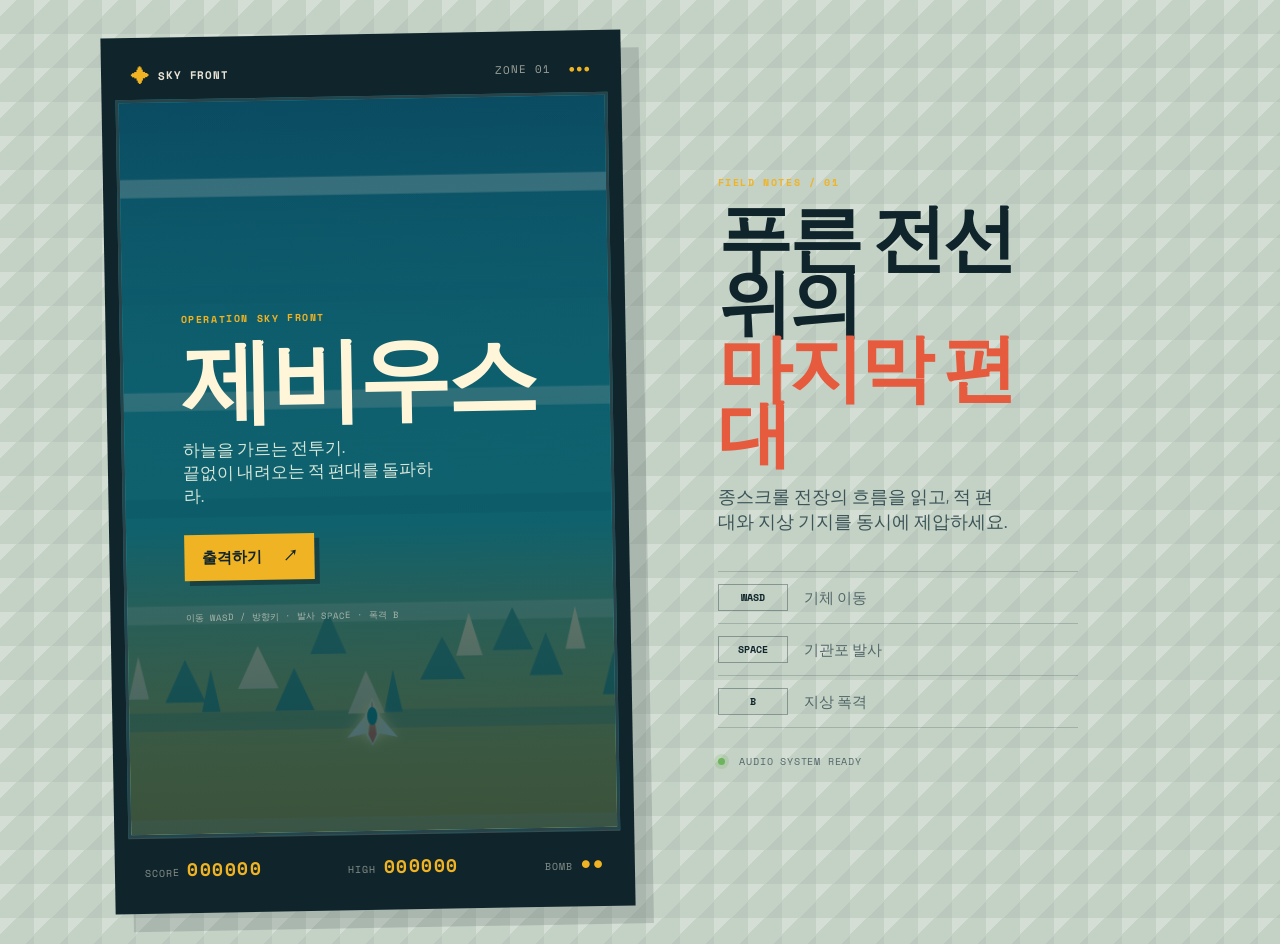
==== Game01/index.html @ 6fb2e639 "게임만들기 추가" ====
<!DOCTYPE html>
<html lang="ko">
<head>
  <meta charset="UTF-8">
  <meta name="viewport" content="width=device-width, initial-scale=1.0">
  <title>제비우스: SKY FRONT</title>
  <link rel="stylesheet" href="style.css">
</head>
<body>
  <main class="game-shell">
    <section class="cabinet" aria-label="제비우스 슈팅게임">
      <header class="topbar">
        <div class="brand"><span class="brand-mark">✦</span><span>SKY FRONT</span></div>
        <div class="status"><span>ZONE 01</span><span id="lifeStatus">●●●</span></div>
      </header>
      <div class="screen-wrap">
        <canvas id="gameCanvas" width="480" height="720" aria-label="게임 화면"></canvas>
        <div id="startPanel" class="overlay">
          <p class="eyebrow">OPERATION SKY FRONT</p>
          <h1>제비우스</h1>
          <p class="lead">하늘을 가르는 전투기.<br>끝없이 내려오는 적 편대를 돌파하라.</p>
          <button id="startButton" class="primary-button">출격하기 <span>↗</span></button>
          <p class="controls">이동 WASD / 방향키 · 발사 SPACE · 폭격 B</p>
        </div>
        <div id="gameOverPanel" class="overlay hidden">
          <p class="eyebrow">MISSION REPORT</p>
          <h2>전투 종료</h2>
          <p class="final-score">SCORE <strong id="finalScore">000000</strong></p>
          <button id="restartButton" class="primary-button">다시 출격 <span>↗</span></button>
        </div>
      </div>
      <footer class="bottombar">
        <div><span class="label">SCORE</span><strong id="score">000000</strong></div>
        <div><span class="label">HIGH</span><strong id="highScore">000000</strong></div>
        <div><span class="label">BOMB</span><strong id="bombs">●●</strong></div>
      </footer>
    </section>
    <aside class="briefing">
      <p class="eyebrow">FIELD NOTES / 01</p>
      <h2>푸른 전선 위의<br><em>마지막 편대</em></h2>
      <p>종스크롤 전장의 흐름을 읽고, 적 편대와 지상 기지를 동시에 제압하세요.</p>
      <div class="key-list">
        <div><kbd>WASD</kbd><span>기체 이동</span></div>
        <div><kbd>SPACE</kbd><span>기관포 발사</span></div>
        <div><kbd>B</kbd><span>지상 폭격</span></div>
      </div>
      <div class="signal"><span></span> AUDIO SYSTEM READY</div>
    </aside>
  </main>
  <script src="game.js"></script>
</body>
</html>
---- Game01/style.css ----
@import url('https://fonts.googleapis.com/css2?family=Barlow+Condensed:wght@500;600;700;800&family=Space+Mono:wght@400;700&display=swap');

:root {
  --ink: #10252b;
  --paper: #e8e3d5;
  --yellow: #f0b323;
  --coral: #e65a3d;
  --teal: #087f82;
  --line: rgba(16, 37, 43, .18);
}

* { box-sizing: border-box; }
html, body { margin: 0; min-height: 100%; }
body {
  background: #c4d1c5;
  color: var(--ink);
  font-family: 'Barlow Condensed', sans-serif;
  background-image: linear-gradient(135deg, rgba(255,255,255,.28) 25%, transparent 25%), linear-gradient(315deg, rgba(16,37,43,.05) 25%, transparent 25%);
  background-size: 34px 34px;
}

.game-shell { width: min(1120px, 100%); min-height: 100vh; margin: auto; padding: 34px 28px; display: grid; grid-template-columns: minmax(420px, 520px) minmax(240px, 1fr); gap: clamp(30px, 7vw, 100px); align-items: center; }
.cabinet { width: 100%; max-width: 520px; padding: 14px; background: var(--ink); box-shadow: 18px 18px 0 rgba(16,37,43,.15); transform: rotate(-1deg); }
.topbar, .bottombar { height: 48px; color: var(--paper); display: flex; align-items: center; justify-content: space-between; padding: 0 16px; font-family: 'Space Mono', monospace; letter-spacing: .08em; font-size: 11px; }
.brand { display: flex; align-items: center; gap: 8px; font-weight: 700; }
.brand-mark { color: var(--yellow); font-size: 18px; }
.status { display: flex; gap: 18px; color: var(--yellow); }
.status span:first-child { color: var(--paper); opacity: .65; }
.screen-wrap { position: relative; overflow: hidden; border: 3px solid #29434a; background: #148c96; aspect-ratio: 2 / 3; }
canvas { display: block; width: 100%; height: 100%; image-rendering: auto; }
.bottombar { border-top: 1px solid rgba(232,227,213,.2); height: 62px; }
.bottombar > div { display: flex; align-items: baseline; gap: 8px; }
.bottombar strong { color: var(--yellow); font-size: 18px; letter-spacing: .08em; }
.label { color: var(--paper); opacity: .55; font-size: 10px; }

.overlay { position: absolute; inset: 0; padding: 18% 12%; display: flex; flex-direction: column; align-items: flex-start; justify-content: center; background: linear-gradient(180deg, rgba(7,54,65,.14), rgba(7,54,65,.78)); color: var(--paper); transition: opacity .25s, visibility .25s; }
.overlay.hidden { opacity: 0; visibility: hidden; pointer-events: none; }
.eyebrow { margin: 0 0 10px; color: var(--yellow); font-family: 'Space Mono', monospace; font-size: 10px; letter-spacing: .16em; font-weight: 700; }
h1, h2 { margin: 0; font-weight: 800; line-height: .88; letter-spacing: -.04em; }
h1 { font-size: clamp(58px, 12vw, 92px); color: #fff5d8; }
h2 { font-size: clamp(44px, 6vw, 68px); }
.lead { max-width: 250px; margin: 20px 0 28px; color: #d6e5d8; font-size: 17px; line-height: 1.35; }
.primary-button { border: 0; padding: 13px 17px; background: var(--yellow); color: var(--ink); font: 700 15px 'Barlow Condensed', sans-serif; cursor: pointer; box-shadow: 5px 5px 0 rgba(16,37,43,.5); transition: transform .15s, box-shadow .15s; }
.primary-button:hover { transform: translate(2px, 2px); box-shadow: 3px 3px 0 rgba(16,37,43,.5); }
.primary-button span { margin-left: 18px; }
.controls { margin: 30px 0 0; color: rgba(232,227,213,.64); font: 9px 'Space Mono', monospace; line-height: 1.5; }
.final-score { margin: 18px 0 24px; color: #c4d1c5; font: 12px 'Space Mono', monospace; }
.final-score strong { color: var(--yellow); font-size: 24px; }

.briefing { max-width: 360px; padding: 18px 0; animation: rise .8s both; }
.briefing h2 { margin: 12px 0 22px; font-size: clamp(45px, 6vw, 74px); }
.briefing h2 em { color: var(--coral); font-style: normal; }
.briefing > p:not(.eyebrow) { max-width: 290px; margin-bottom: 38px; color: #3c5558; font-size: 18px; line-height: 1.35; }
.key-list { border-top: 1px solid var(--line); border-bottom: 1px solid var(--line); margin-bottom: 26px; }
.key-list div { padding: 12px 0; display: flex; align-items: center; gap: 16px; border-bottom: 1px solid var(--line); }
.key-list div:last-child { border: 0; }
kbd { min-width: 70px; padding: 5px 7px; border: 1px solid rgba(16,37,43,.35); font: 700 10px 'Space Mono', monospace; text-align: center; }
.key-list span { color: #526769; font-size: 15px; }
.signal { color: #526769; font: 10px 'Space Mono', monospace; letter-spacing: .08em; }
.signal span { display: inline-block; width: 7px; height: 7px; margin-right: 8px; background: #6db45c; border-radius: 50%; box-shadow: 0 0 0 4px rgba(109,180,92,.2); animation: blink 1.5s infinite; }
@keyframes rise { from { opacity: 0; transform: translateY(20px); } to { opacity: 1; transform: translateY(0); } }
@keyframes blink { 50% { opacity: .35; } }
@media (max-width: 760px) { .game-shell { grid-template-columns: 1fr; padding: 18px; gap: 28px; } .cabinet { margin: auto; transform: none; } .briefing { max-width: 520px; margin: auto; padding-bottom: 30px; } .briefing h2 { font-size: 52px; } }
@media (max-height: 760px) and (min-width: 761px) { .game-shell { padding-top: 15px; padding-bottom: 15px; } }
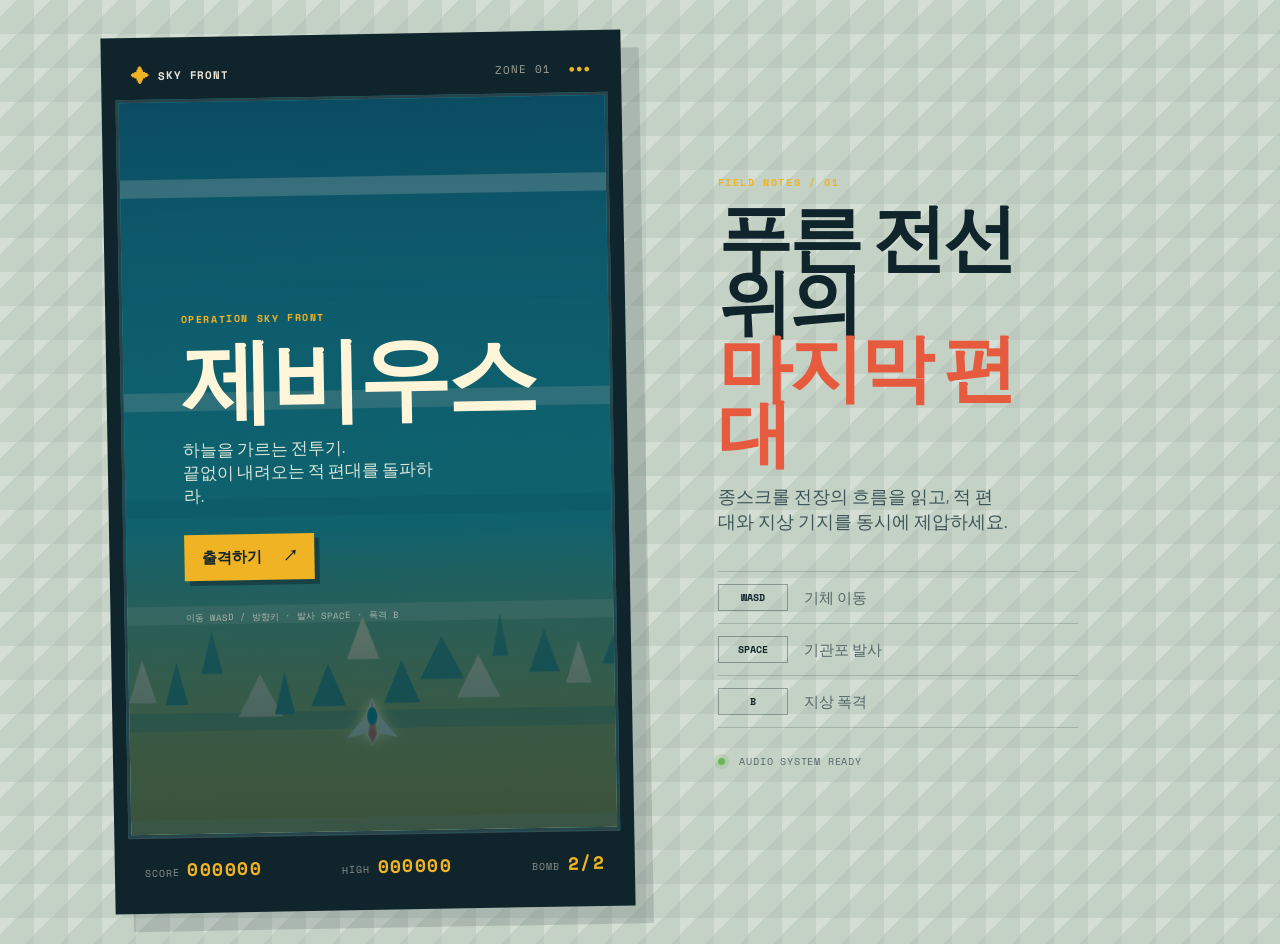
==== commit 77fd1b3f: "1차 오류 수정" ====
--- a/Game01/index.html
+++ b/Game01/index.html
@@ -32,7 +32,7 @@
       <footer class="bottombar">
         <div><span class="label">SCORE</span><strong id="score">000000</strong></div>
         <div><span class="label">HIGH</span><strong id="highScore">000000</strong></div>
-        <div><span class="label">BOMB</span><strong id="bombs">●●</strong></div>
+        <div><span class="label">BOMB</span><strong id="bombs">2/2</strong></div>
       </footer>
     </section>
     <aside class="briefing">
